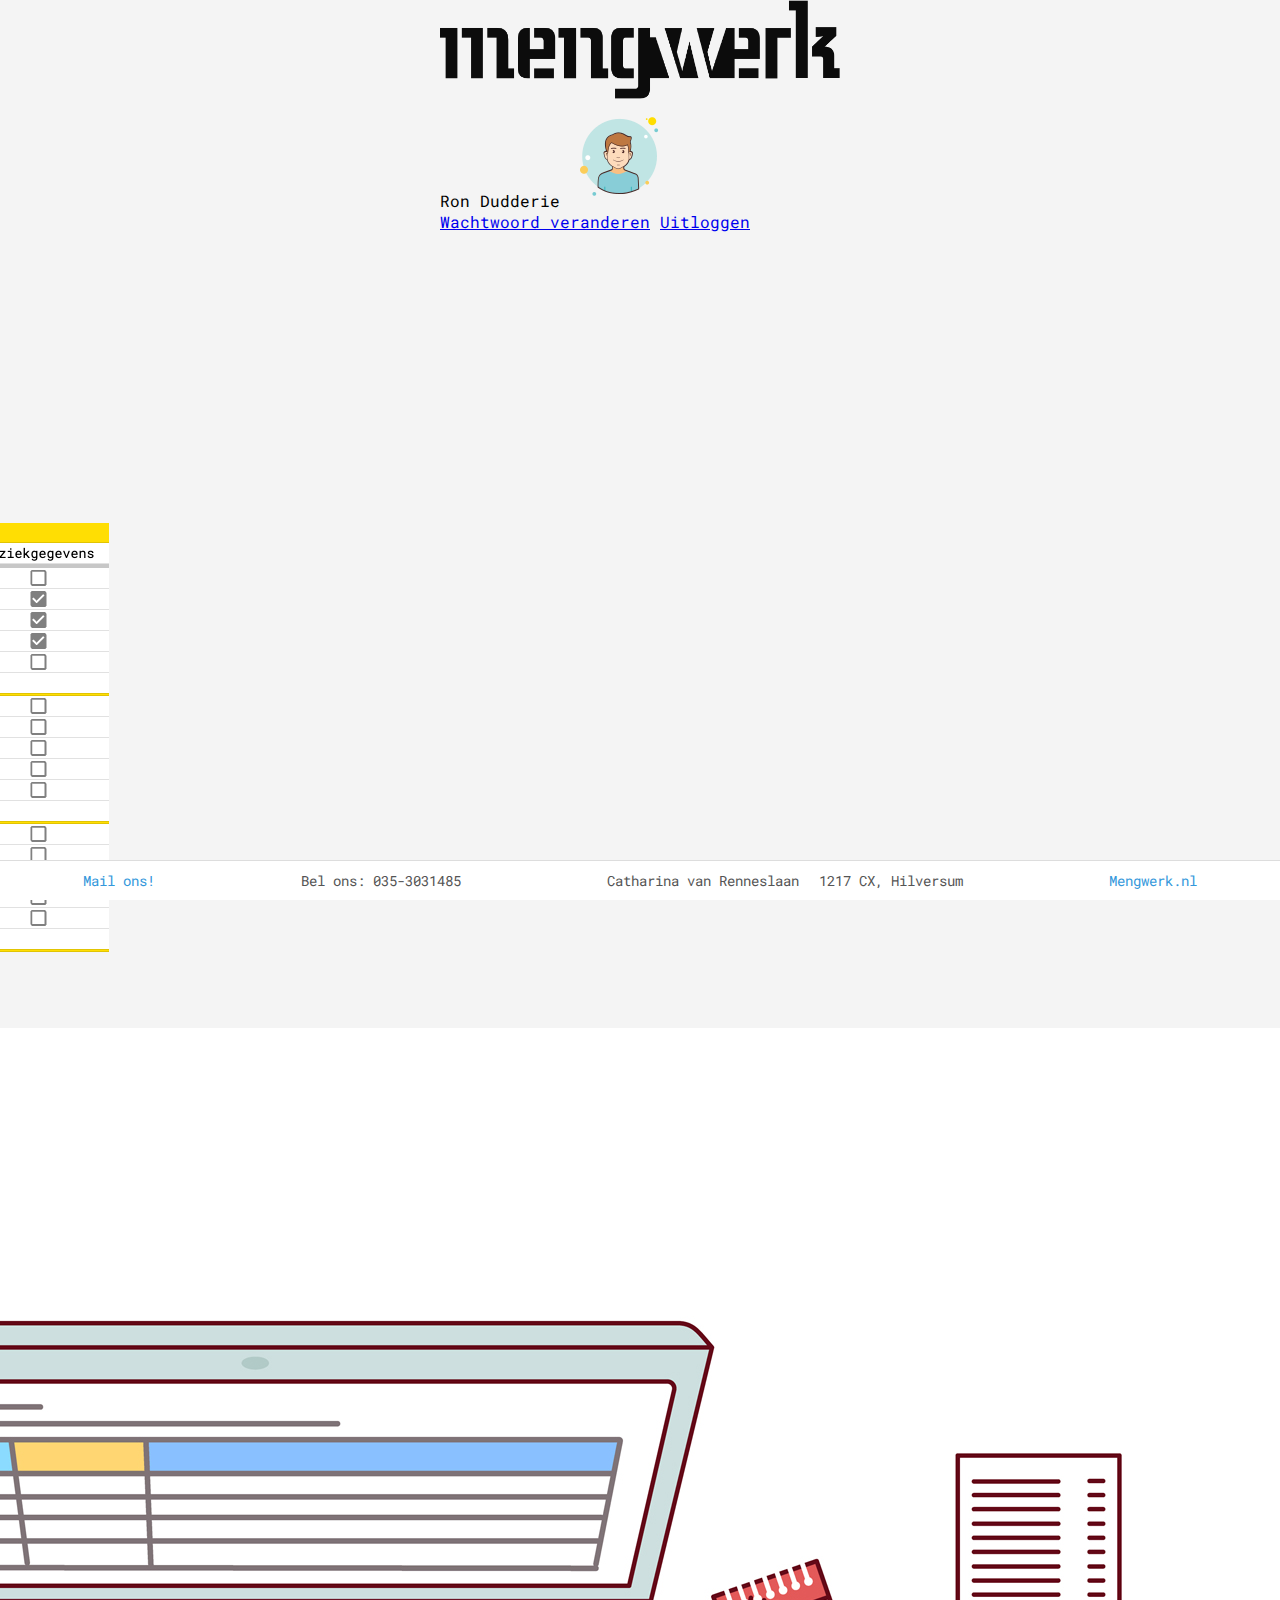
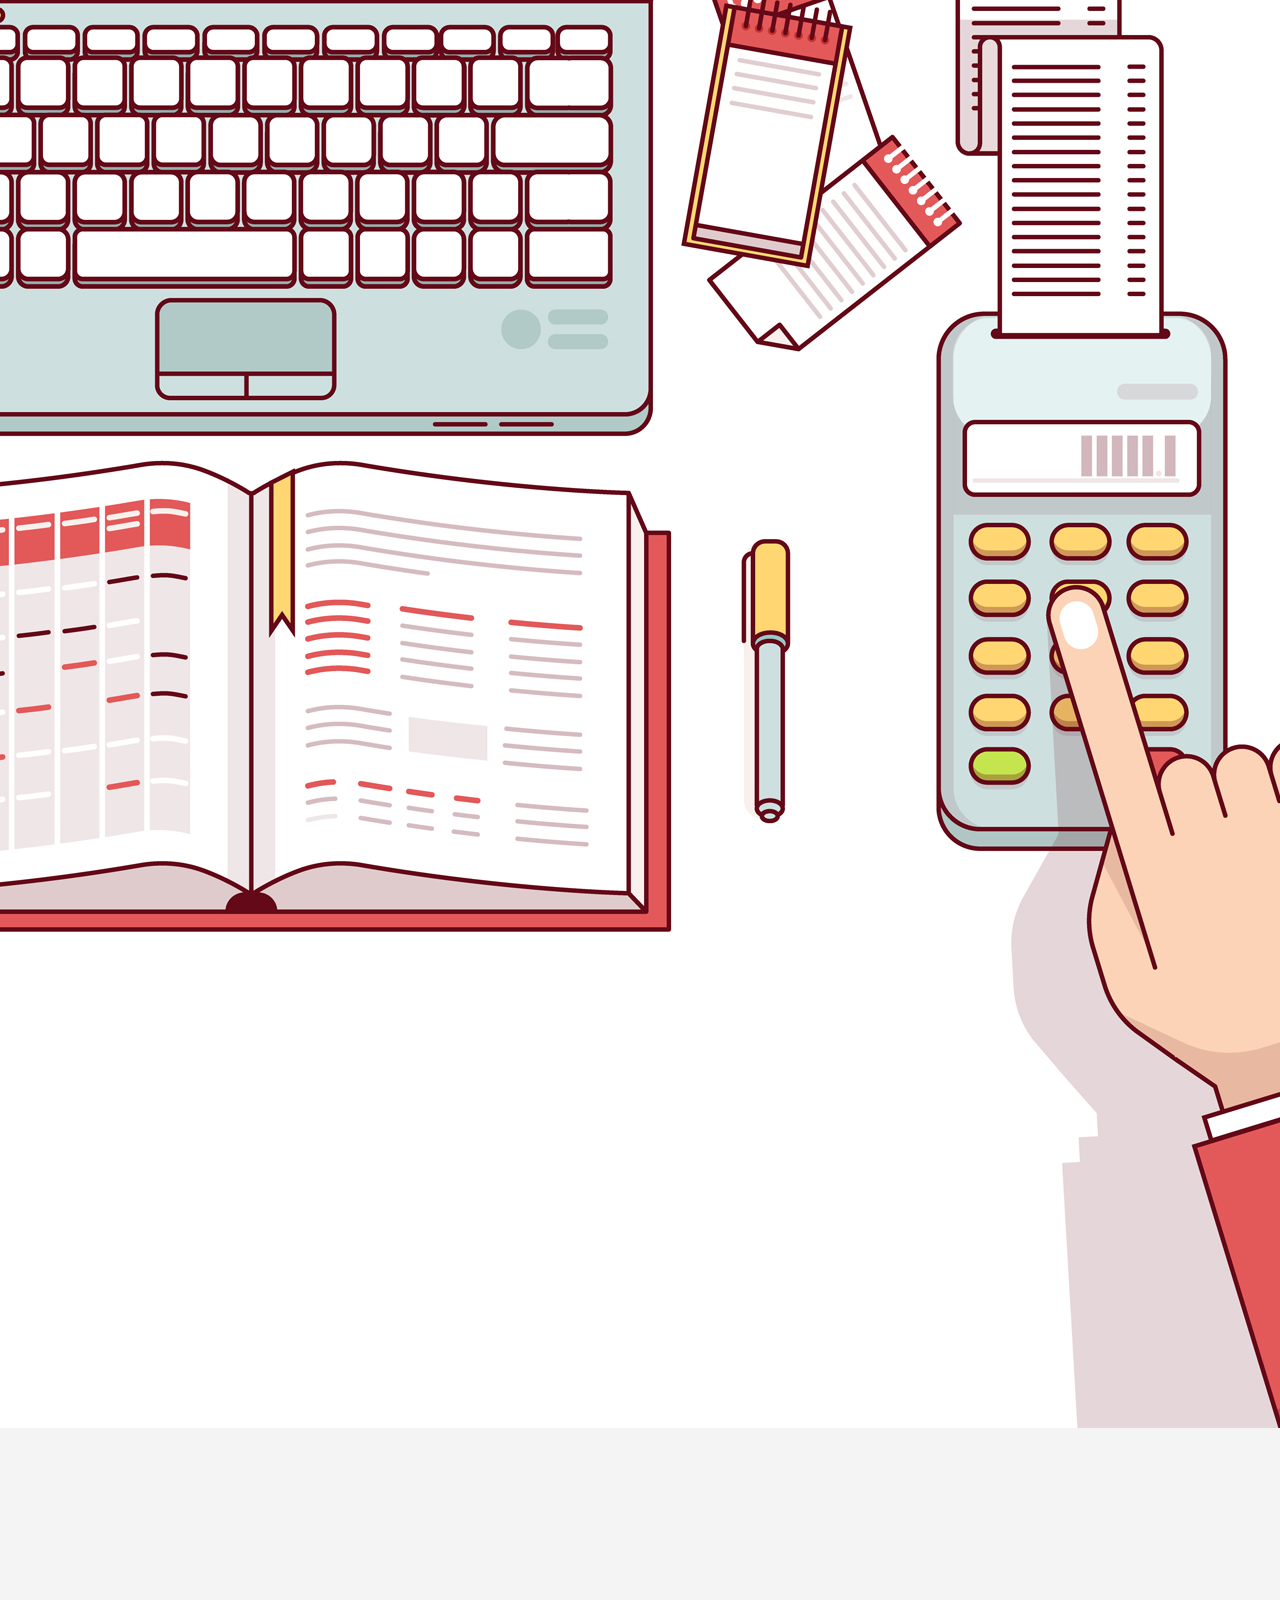
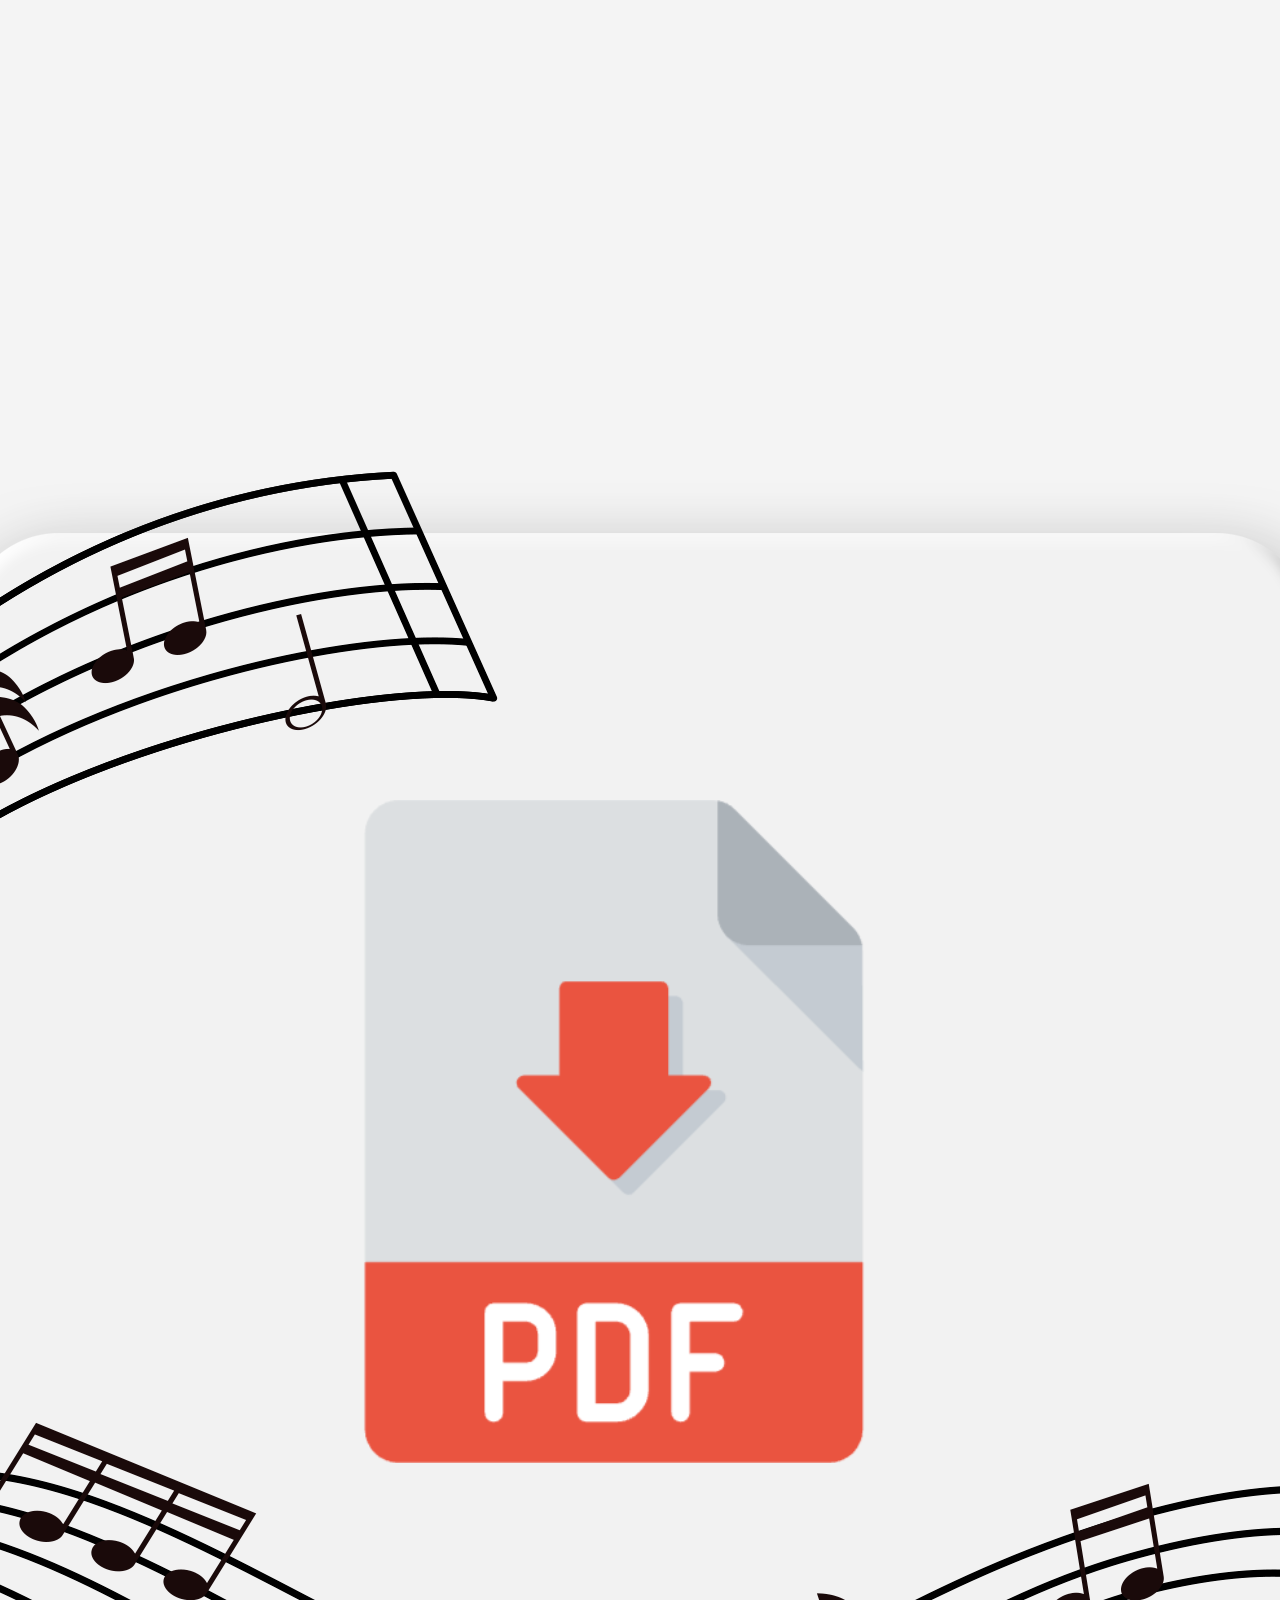
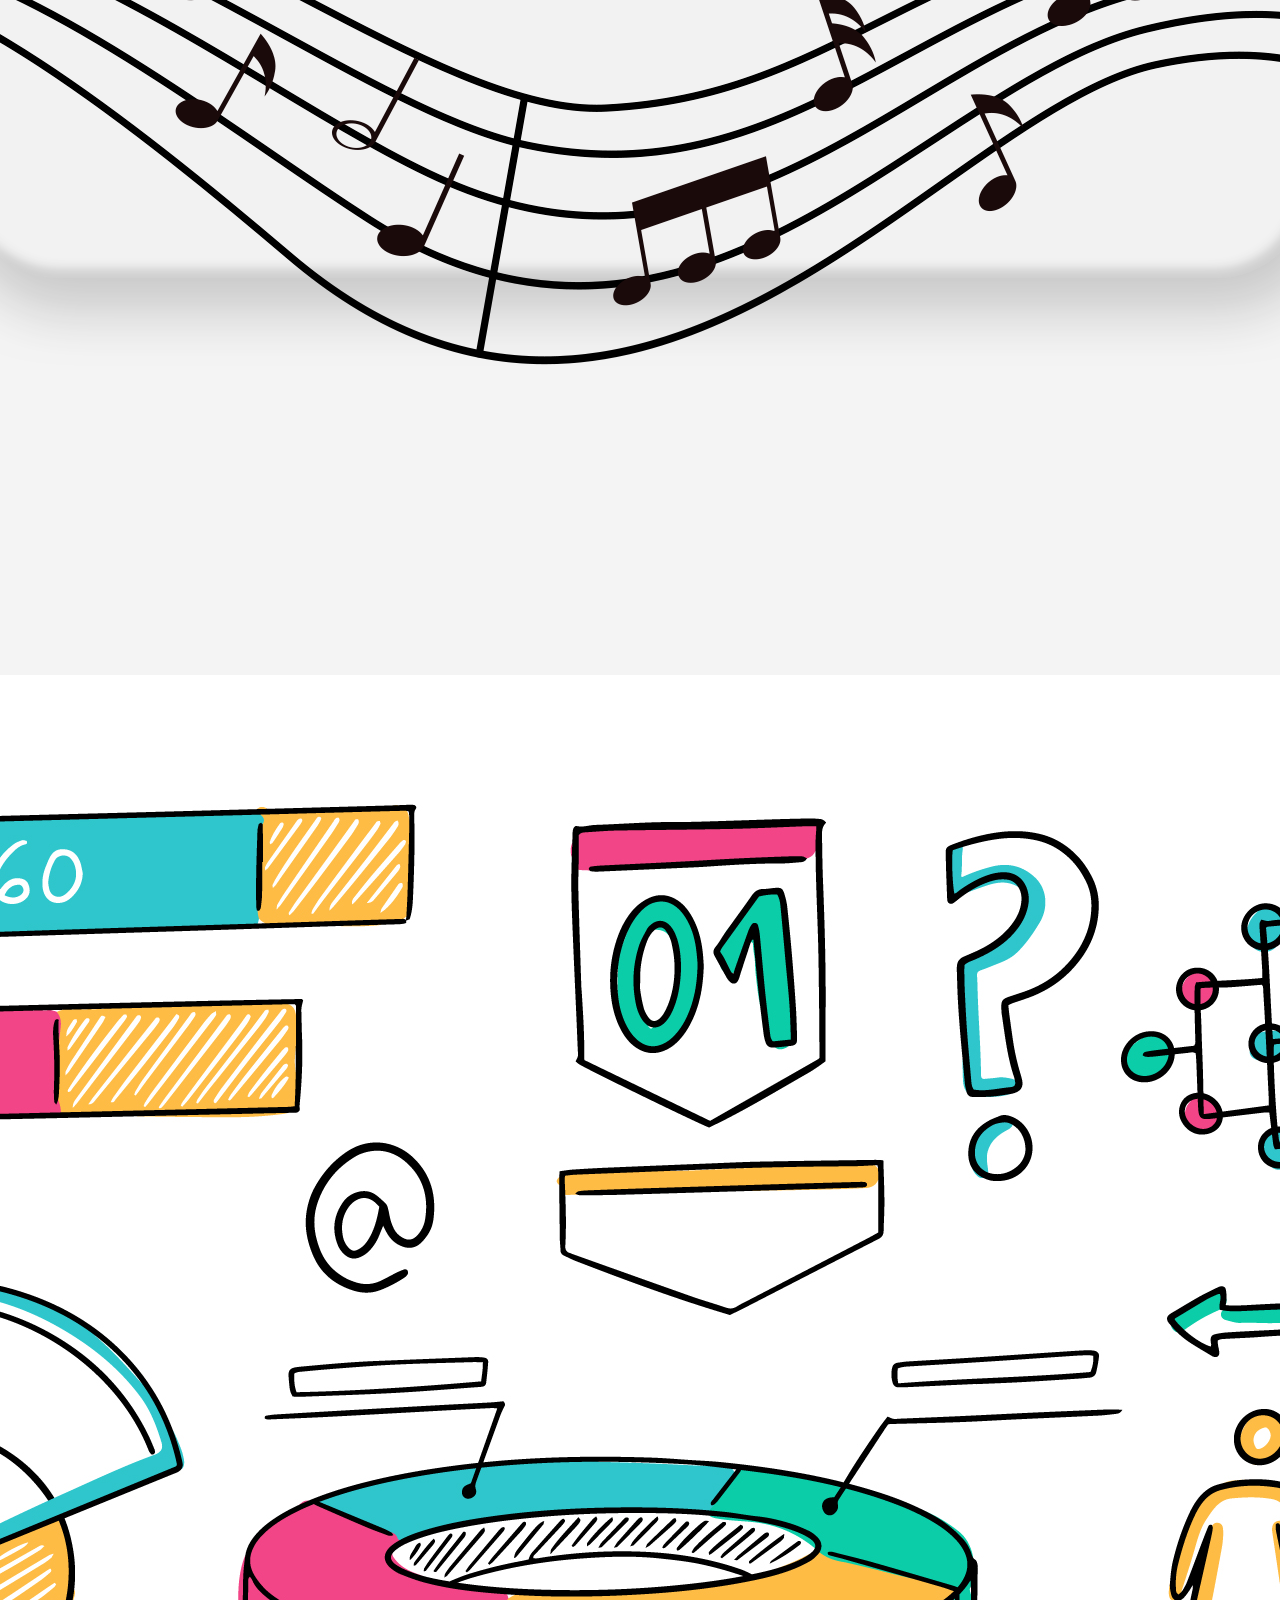
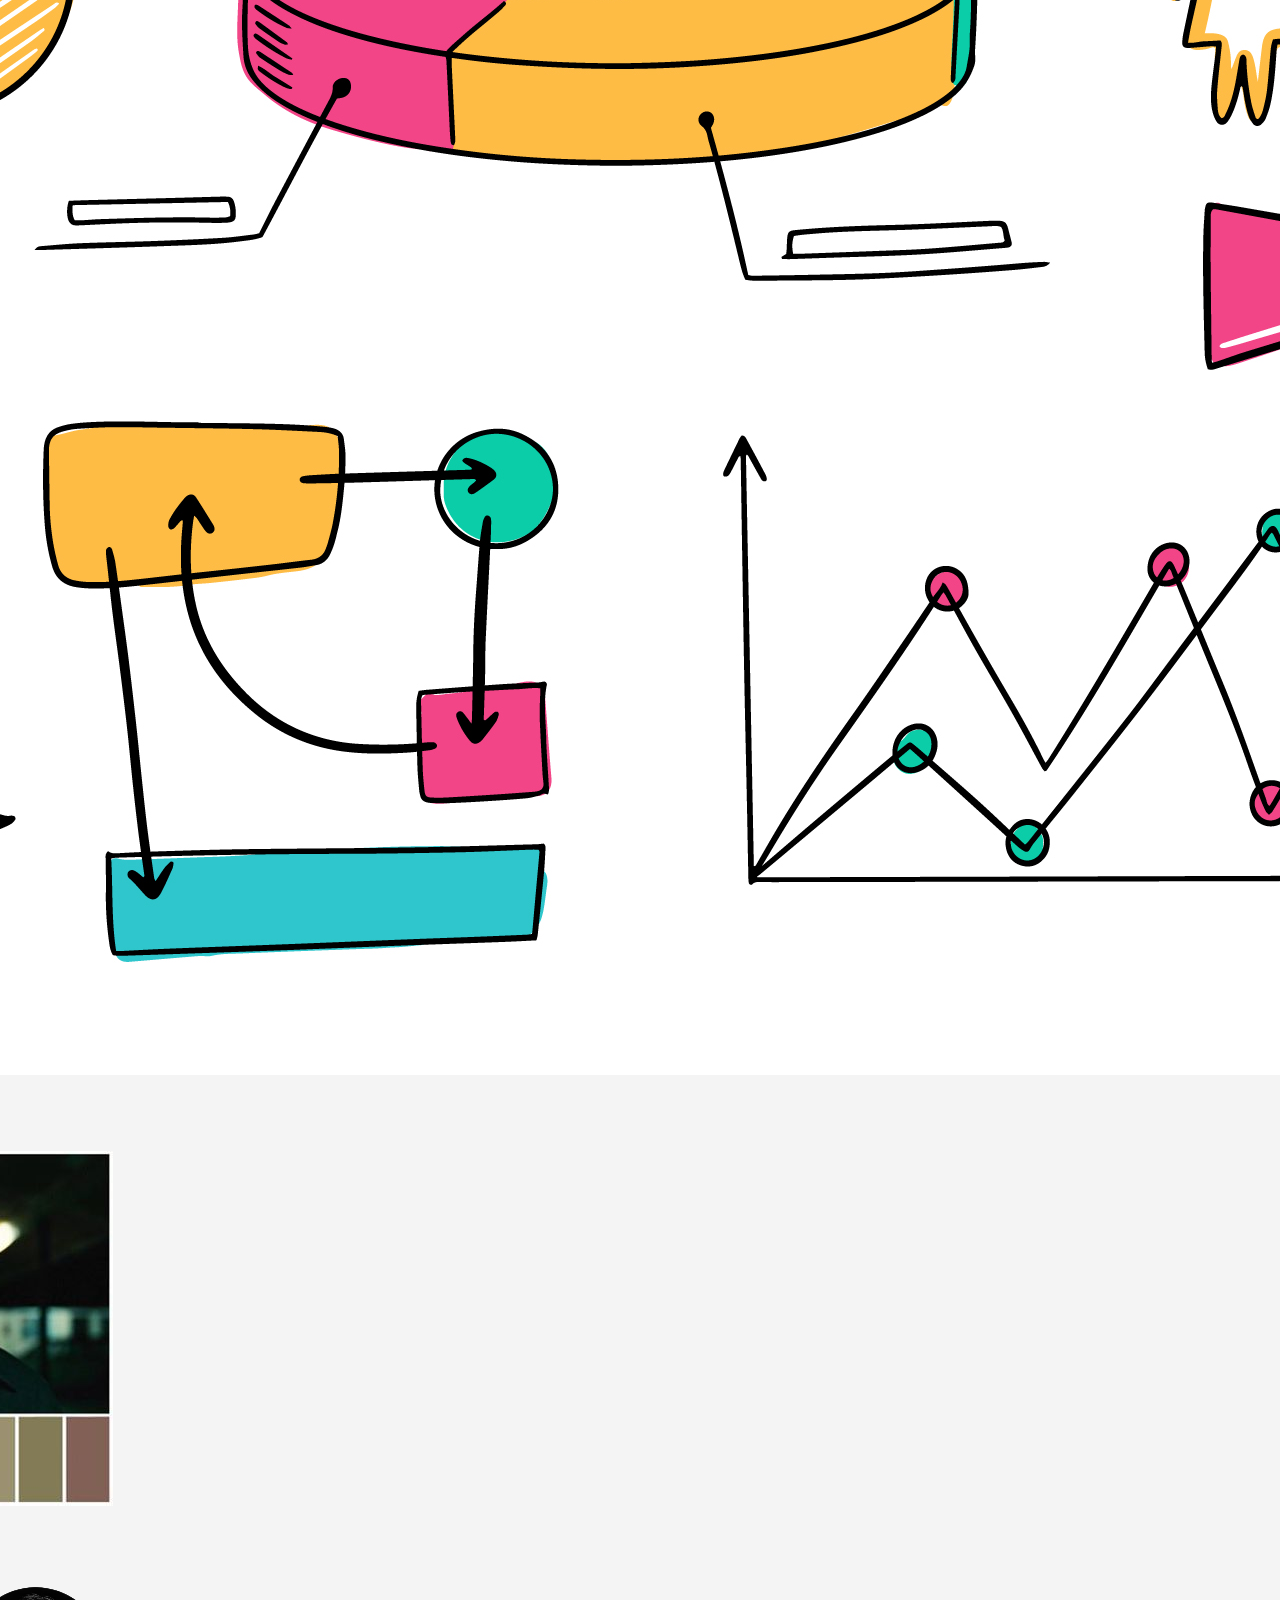
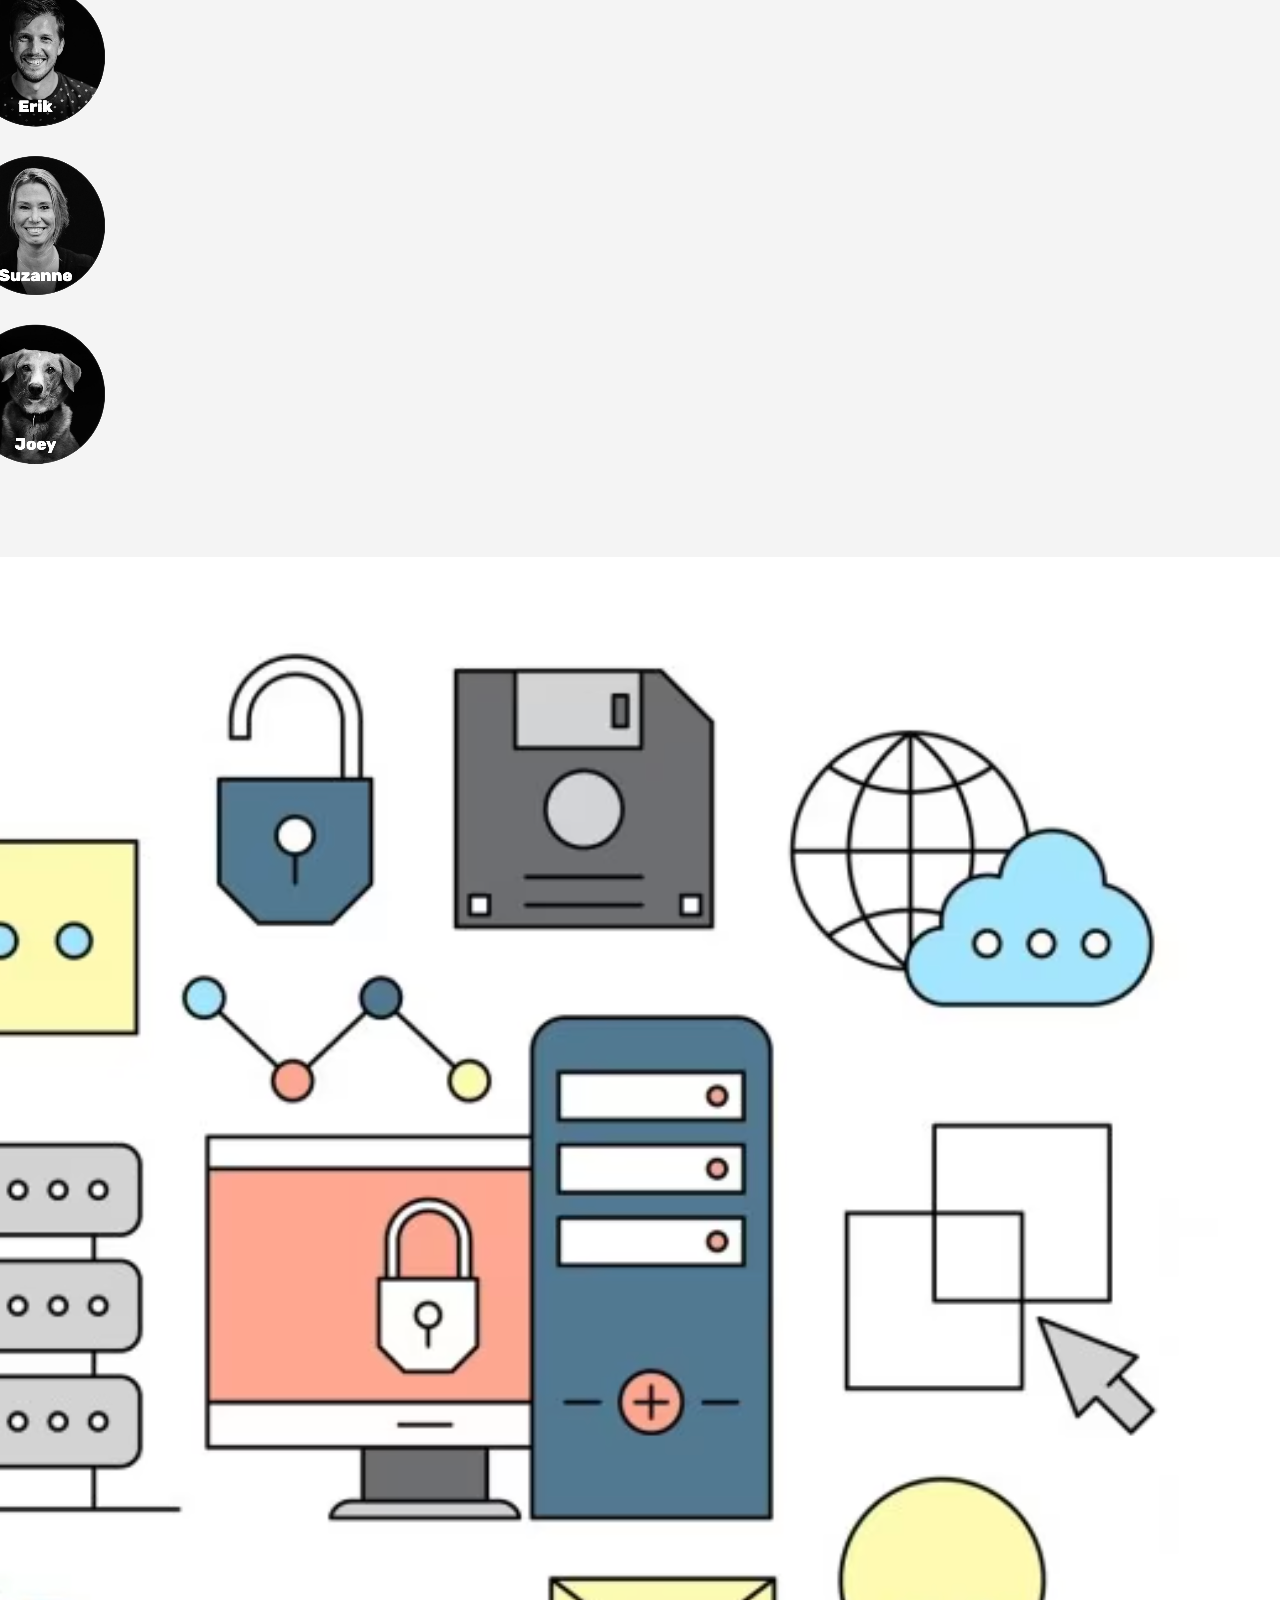
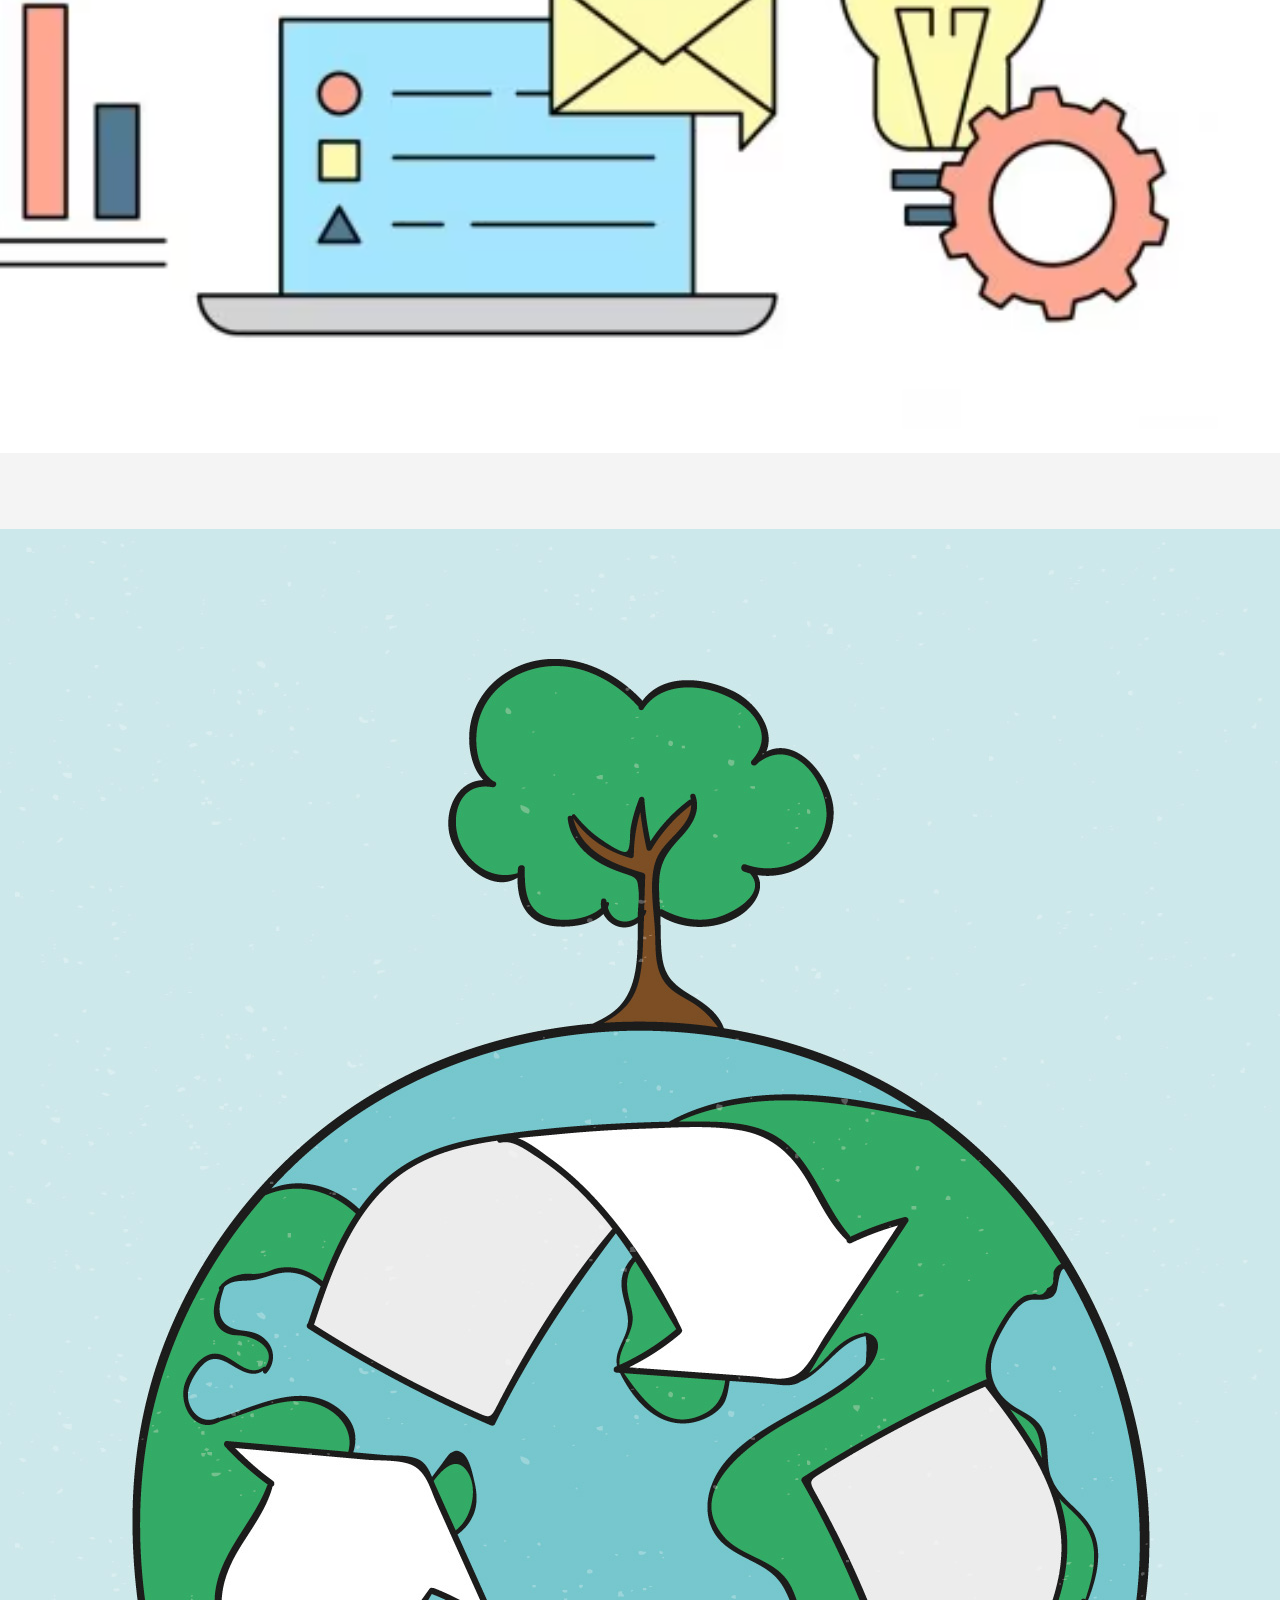
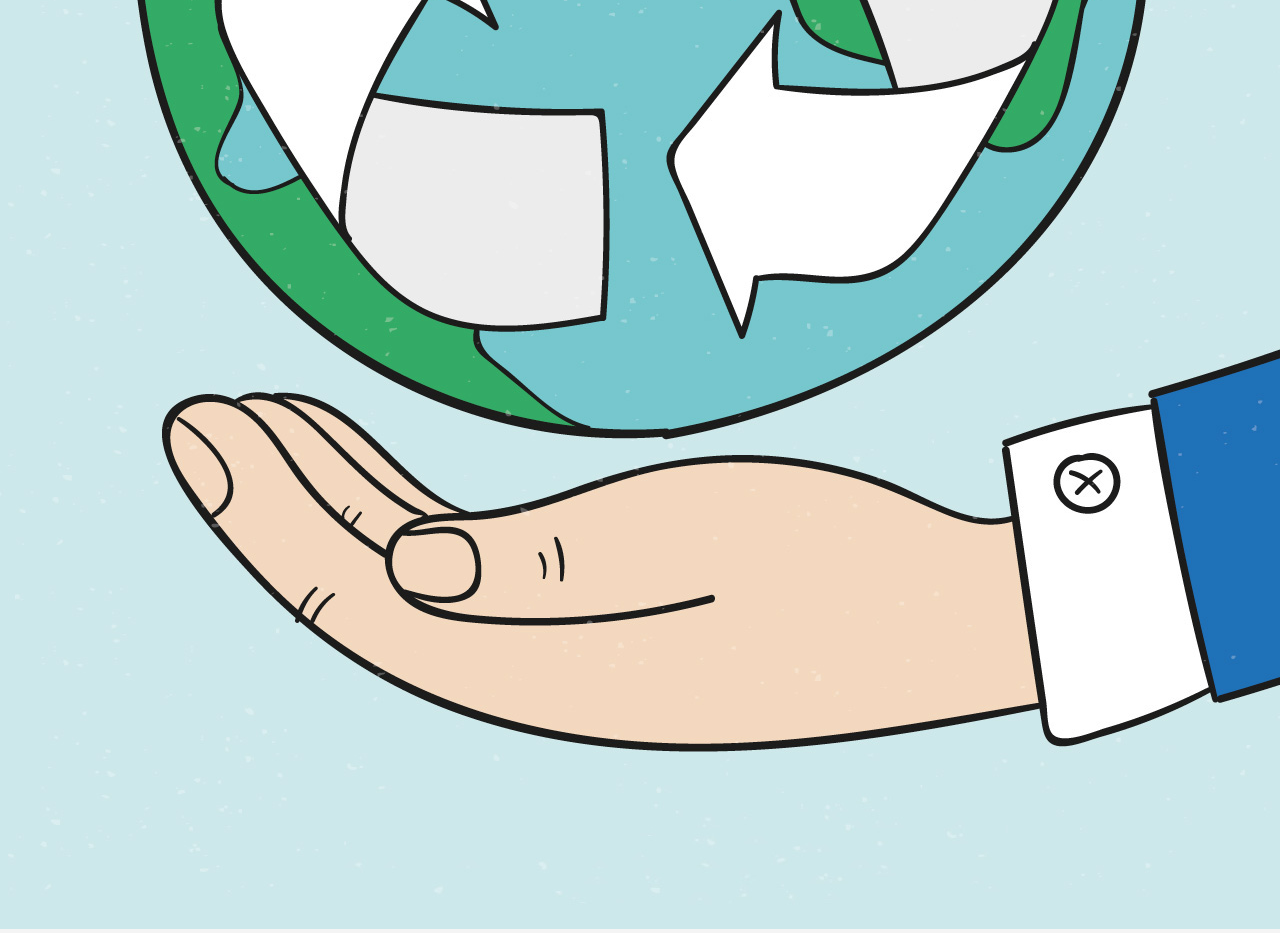
==== home.html @ e866feb7 "Uitbreiding" ====
<!DOCTYPE html>
<html lang="en">
<head>
    <meta charset="UTF-8">
    <meta name="viewport" content="width=device-width, initial-scale=1.0">
    <link href="https://fonts.googleapis.com/css2?family=Roboto+Mono&display=swap" rel="stylesheet">
    <link rel="stylesheet" href="css/stylesheet.css">
    <link rel="stylesheet" href="css/home.css" />
    <title>Mengwerk Service Hub - Dashboard</title>
</head>
<body>
    <header class="header">
        <img src="./images/Logo_Zwart.png" alt="Mengwerk Logo" class="logo">
        <div class="user-menu">
            <span class="username">Ron Dudderie</span> <!-- Add this line for the username -->
            <img src="./images/user100.png" alt="User Icon" class="user-icon">
            <div class="dropdown-menu">
                <a href="./password.html">Wachtwoord veranderen</a>
                <a href="./index.html">Uitloggen</a>
            </div>
        </div>
    </header>
   
    
    <div class="grid-container">
        <div class="grid-item">
            <h2>Planning</h2>
            <div>
                <h5>ma 13/1 09:00</h5>
                <h4><b>Aflevering 7</b></h4>
            </div>
            <div>
                <h5>di 14/1 09:00</h5>
                <h4><b>Aflevering 8</b></h4>
            </div>
        </div>
        <div class="grid-item">
            <h2>Status</h2>
            <img src="./images/status.png" alt="Image" class="grid-image">
        </div>
        <div class="grid-item">
            <h2>Financieel overzicht</h2>
            <img src="./images/invoices.jpg" alt="Image" class="grid-image">
        </div>
        <div class="grid-item contacten">
            <h2>Contacten</h2>
            <div>
                <h4 class="contactname">Piet R.O. Djoeser</h4>
                <p>prodjoeser@productie.nl</p>
                <p>06-12345678</p>
            </div>

            <div>
                <h4 class="contactname">Ron E. Gisseur</h4>
                <p>regisseur@productie.nl</p>
                <p>06-12345678</p>
            </div>
        </div>
        <div class="grid-item">
            <h2>Muziekgegevens</h2>
            <img src="./images/pdf.png" alt="Image" class="grid-image">
        </div>
        
        <div class="grid-item">
            <h2>Aanleverspecificaties</h2>
            <img src="./images/aanlever.jpg" alt="Image" class="grid-image">
        </div>
        <div class="grid-item">
            <h2>Moodboard</h2>
            <img src="./images/moodboard.jpeg" alt="Image" class="grid-image moodboard">
        </div>
        <div class="grid-item">
            <h2>Wie zijn wij</h2>
            <img src="./images/wiezijnwij.png" alt="Image" class="grid-image">
        </div>
        <div class="grid-item">
            <h2>Datagebruik</h2>
            <img src="./images/data.png" alt="Image" class="grid-image">
        </div>
        <div class="grid-item">
            <h2>Klimaat Voetafdruk</h2>
            <img src="./images/footprint.jpeg" alt="Image" class="grid-image">
        </div>
    </div>
    
    


    <footer class="footer">
        <a href="mailto:info@mengwerk.nl">Mail ons!</a>
        <p>Bel ons: 035-3031485</p>
        <div id="adres">
          <p>Catharina van Renneslaan</p>
          <p>1217 CX, Hilversum</p>
        </div>
        <a href="https://www.mengwerk.nl" target="_blank">Mengwerk.nl</a>
      </footer>

</body>
</html>
---- css/stylesheet.css ----
@media (max-width: 815px) {
    .footer {
        flex-direction: column; /* Stacks elements vertically */
        padding: 20px 10px;
        text-align: center;
    }

    .logo {
        width: 200px; /* Increases the size of the logo */
        /* margin-bottom: 20px; */
    }

    #adres {
        flex-direction: column !important; /* Stacks elements vertically */
    }
}


body {
    background-color: #f4f4f4;
    margin: 0;
    padding: 0;
    display: flex;
    flex-direction: column;
    align-items: center;
    justify-content: center;
    min-height: 100vh;
}

body, button, input {
    font-family: 'Roboto Mono', monospace; /* Apply Roboto Mono */
}

#subtitel{
    padding-left: 150px;
    margin-top: -10px;
}

#adres{
    display: flex;
    flex-direction: row;
    text-align: center;
}

.logo-container {
    text-align: center;
    /* margin-bottom: 50px; Adjusts the position relative to the login container */
}

.login-container {
    width: 300px;
    padding: 20px;
    /* background-color: #fff; */
    text-align: center;
    border-radius: 20px;
    box-sizing: border-box;
}

.logo {
    width: 400px; /* Increases the size of the logo */
    /* margin-bottom: 20px; */
}

.login-form input,
.login-button,
.forgot-password-button {
    width: 100%;
    padding: 10px;
    margin: 10px 0;
    border: 0px solid #ddd;
    outline: none;
    border-radius: 10px;
    box-sizing: border-box;
}

.login-button, .forgot-password-button {
    border: none;
    background-color: #ffdd00;
    /* color: white; */
    cursor: pointer;
    transition: background-color 0.3s;
}

.forgot-password-button {
    background-color: transparent;
    margin-top: 10px;
    border: solid 1px;
    border-color: lightgray;
}

.login-button:hover{
    background-color: green;
    color: white;
}

.forgot-password-button:hover {
    background-color: #db8e86;
}

.footer {
    position: fixed; /* Fixes the footer to the bottom of the page */
    bottom: 0;
    left: 0;
    right: 0;
    display: flex; /* Aligns content horizontally */
    justify-content: space-around; /* Distributes content evenly */
    align-items: center;
    padding: 10px;
    background-color: #fff;
    border-top: 1px solid #ddd;
}

.footer a, .footer p {
    margin: 0 10px; /* Adds spacing between items */
    color: #3498db;
    text-decoration: none;
    transition: color 0.3s;
    font-size: 14px;

}

.footer a:hover {
    color: #2980b9;
}

.footer p {
    color: #555; /* Adjusts color for non-link text */
}
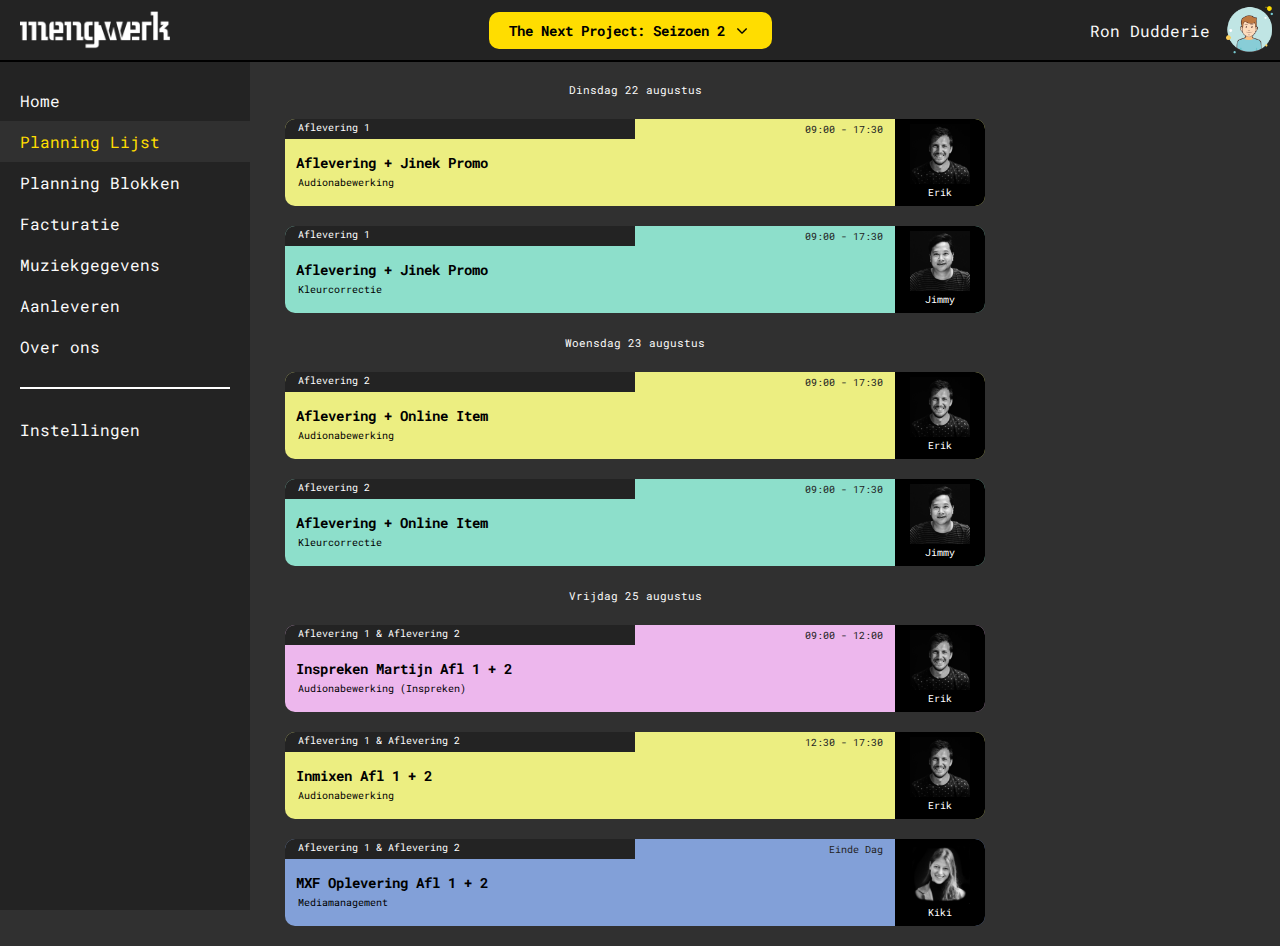
==== commit ba8556d2: "Planning View Update" ====
--- a/home.html
+++ b/home.html
@@ -1,100 +1,320 @@
 <!DOCTYPE html>
 <html lang="en">
-<head>
-    <meta charset="UTF-8">
-    <meta name="viewport" content="width=device-width, initial-scale=1.0">
-    <link href="https://fonts.googleapis.com/css2?family=Roboto+Mono&display=swap" rel="stylesheet">
-    <link rel="stylesheet" href="css/stylesheet.css">
+  <head>
+    <meta charset="UTF-8" />
+    <meta name="viewport" content="width=device-width, initial-scale=1.0" />
+    <link
+      href="https://fonts.googleapis.com/css2?family=Roboto+Mono&display=swap"
+      rel="stylesheet"
+    />
+    <link rel="stylesheet" href="css/stylesheet.css" />
     <link rel="stylesheet" href="css/home.css" />
     <title>Mengwerk Service Hub - Dashboard</title>
-</head>
-<body>
-    <header class="header">
-        <img src="./images/Logo_Zwart.png" alt="Mengwerk Logo" class="logo">
-        <div class="user-menu">
-            <span class="username">Ron Dudderie</span> <!-- Add this line for the username -->
-            <img src="./images/user100.png" alt="User Icon" class="user-icon">
-            <div class="dropdown-menu">
-                <a href="./password.html">Wachtwoord veranderen</a>
-                <a href="./index.html">Uitloggen</a>
+  </head>
+
+  <body>
+    
+
+
+    <div class="content-section" id="home">
+      <!-- Grid -->
+      <div class="grid-container">
+        <div class="grid-item">
+          <h2>Planning</h2>
+          <div>
+            <h5>ma 13/1 09:00</h5>
+            <h4><b>Aflevering 7</b></h4>
+          </div>
+          <div>
+            <h5>di 14/1 09:00</h5>
+            <h4><b>Aflevering 8</b></h4>
+          </div>
+        </div>
+
+        <div class="grid-item">
+          <h2>Financiën</h2>
+          <img src="./images/invoices.jpg" alt="Image" class="grid-image" />
+        </div>
+        <div class="grid-item contacten">
+          <h2>Contacten</h2>
+          <div>
+            <h4 class="contactname">Piet R.O. Djoeser</h4>
+            <p>prodjoeser@productie.nl</p>
+            <p>06-12345678</p>
+          </div>
+
+          <div>
+            <h4 class="contactname">Ron E. Gisseur</h4>
+            <p>regisseur@productie.nl</p>
+            <p>06-12345678</p>
+          </div>
+        </div>
+
+        <div class="grid-item">
+          <h2>Muziekgegevens</h2>
+          <img src="./images/pdf.png" alt="Image" class="grid-image" />
+        </div>
+        <div class="grid-item status">
+          <h2>Status</h2>
+          <img src="./images/status2.png" alt="Image" class="grid-image" />
+        </div>
+        <div class="grid-item">
+          <h2>Aanlevering</h2>
+          <img src="./images/aanlever.jpg" alt="Image" class="grid-image" />
+        </div>
+        <div class="grid-item">
+          <h2>Moodboard</h2>
+          <img
+            src="./images/moodboard.png"
+            alt="Image"
+            class="grid-image moodboard"
+          />
+        </div>
+        <div class="grid-item">
+          <h2>Wie zijn wij</h2>
+          <img src="./images/wiezijnwij.png" alt="Image" class="grid-image" />
+        </div>
+        <div class="grid-item">
+          <h2>Datagebruik</h2>
+          <img src="./images/data2.jpeg" alt="Image" class="grid-image" />
+        </div>
+        <div class="grid-item">
+          <h2>Klimaat Voetafdruk</h2>
+          <img src="./images/footprint.jpeg" alt="Image" class="grid-image" />
+        </div>
+      </div>
+    </div>
+
+    <!-- Planning -->
+    <div class="content-section" id="planningList">
+      <div class="planblokcontainer">
+        <p class="planblokdatum">Dinsdag 22 augustus</p>
+
+        <div class="planblokje audio">
+          <div class="subProjectLabel">
+            <p>Aflevering 1</p>
+          </div>
+          <div class="timeLabel">
+            <p>09:00 - 17:30</p>
+          </div>
+          <div class="klusdata">
+            <h5>Aflevering + Jinek Promo</h5>
+            <p>Audionabewerking</p>
+          </div>
+          <div class="planblokjeLabel">
+            <img src="./images/Erik_2021.jpg" alt="" />
+            <p>Erik</p>
+          </div>
+        </div>
+
+        <div class="planblokje kleur">
+          <div class="subProjectLabel">
+            <p>Aflevering 1</p>
+          </div>
+          <div class="timeLabel">
+            <p>09:00 - 17:30</p>
+          </div>
+          <div class="klusdata">
+            <h5>Aflevering + Jinek Promo</h5>
+            <p>Kleurcorrectie</p>
+          </div>
+          <div class="planblokjeLabel">
+            <img src="./images/Jimmy_2021.jpg" alt="" />
+            <p>Jimmy</p>
+          </div>
+        </div>
+
+        <!-- <div class="planblokLijn"></div> -->
+        <p class="planblokdatum">Woensdag 23 augustus</p>
+
+        <div class="planblokje audio">
+          <div class="subProjectLabel">
+            <p>Aflevering 2</p>
+          </div>
+          <div class="timeLabel">
+            <p>09:00 - 17:30</p>
+          </div>
+          <div class="klusdata">
+            <h5>Aflevering + Online Item</h5>
+            <p>Audionabewerking</p>
+          </div>
+          <div class="planblokjeLabel">
+            <img src="./images/Erik_2021.jpg" alt="" />
+            <p>Erik</p>
+          </div>
+        </div>
+
+        <div class="planblokje kleur">
+          <div class="subProjectLabel">
+            <p>Aflevering 2</p>
+          </div>
+          <div class="timeLabel">
+            <p>09:00 - 17:30</p>
+          </div>
+          <div class="klusdata">
+            <h5>Aflevering + Online Item</h5>
+            <p>Kleurcorrectie</p>
+          </div>
+          <div class="planblokjeLabel">
+            <img src="./images/Jimmy_2021.jpg" alt="" />
+            <p>Jimmy</p>
+          </div>
+        </div>
+
+        <!-- <div class="planblokLijn"></div> -->
+        <p class="planblokdatum">Vrijdag 25 augustus</p>
+
+        <div class="planblokje inspreken">
+          <div class="subProjectLabel">
+            <p>Aflevering 1 & Aflevering 2</p>
+          </div>
+          <div class="timeLabel">
+            <p>09:00 - 12:00</p>
+          </div>
+          <div class="klusdata">
+            <h5>Inspreken Martijn Afl 1 + 2</h5>
+            <p>Audionabewerking (Inspreken)</p>
+          </div>
+          <div class="planblokjeLabel">
+            <img src="./images/Erik_2021.jpg" alt="" />
+            <p>Erik</p>
+          </div>
+        </div>
+
+        <div class="planblokje audio">
+          <div class="subProjectLabel">
+            <p>Aflevering 1 & Aflevering 2</p>
+          </div>
+          <div class="timeLabel">
+            <p>12:30 - 17:30</p>
+          </div>
+          <div class="klusdata">
+            <h5>Inmixen Afl 1 + 2</h5>
+            <p>Audionabewerking</p>
+          </div>
+          <div class="planblokjeLabel">
+            <img src="./images/Erik_2021.jpg" alt="" />
+            <p>Erik</p>
+          </div>
+        </div>
+
+        <div class="planblokje media">
+          <div class="subProjectLabel">
+            <p>Aflevering 1 & Aflevering 2</p>
+          </div>
+          <div class="timeLabel">
+            <p>Einde Dag</p>
+          </div>
+          <div class="klusdata">
+            <h5>MXF Oplevering Afl 1 + 2</h5>
+            <p>Mediamanagement</p>
+          </div>
+          <div class="planblokjeLabel">
+            <img src="./images/Kiki_2021.png" alt="" />
+            <p>Kiki</p>
+          </div>
+
+
+        </div>
+        <!-- <div class="planblokLijn"></div> -->
+
+      </div>
+    </div>
+
+    <div class="content-section" id="facturatie">
+      Facturatie content here...
+    </div>
+    <!-- Add more sections as needed -->
+
+    <div class="header">
+      <div id="logos">
+        <!-- <img id="talpalogo" src="./images/talpa.jpeg" alt="" /> -->
+        <img src="./images/Logo_Wit.png" alt="Mengwerk Logo" class="logo" />
+      </div>
+      <div class="filters">
+        <div class="project-menu">
+          <h5 id="projectheader">The Next Project: Seizoen 2</h5>
+          <div class="project-arrow">
+            <!-- Arrow container -->
+            <img
+              id="arrowdown"
+              src="./images/arrowdown.png"
+              alt="User Icon"
+              class="user-icon"
+            />
+            <div class="project-dropdown-menu">
+              <!-- Dropdown content -->
+              <a href="#project1">☑️ Alle Projecten</a>
+              <a href="#project1">🔘 The Next Project: Seizoen 2</a>
+              <a href="#project2">🔘 Project Kids: Seizoen 1</a>
+              <a href="#project3">🔘 Love and Projects: Seizoen 4</a>
             </div>
-        </div>
-    </header>
-   
-    
-    <div class="grid-container">
-        <div class="grid-item">
-            <h2>Planning</h2>
-            <div>
-                <h5>ma 13/1 09:00</h5>
-                <h4><b>Aflevering 7</b></h4>
-            </div>
-            <div>
-                <h5>di 14/1 09:00</h5>
-                <h4><b>Aflevering 8</b></h4>
-            </div>
-        </div>
-        <div class="grid-item">
-            <h2>Status</h2>
-            <img src="./images/status.png" alt="Image" class="grid-image">
-        </div>
-        <div class="grid-item">
-            <h2>Financieel overzicht</h2>
-            <img src="./images/invoices.jpg" alt="Image" class="grid-image">
-        </div>
-        <div class="grid-item contacten">
-            <h2>Contacten</h2>
-            <div>
-                <h4 class="contactname">Piet R.O. Djoeser</h4>
-                <p>prodjoeser@productie.nl</p>
-                <p>06-12345678</p>
-            </div>
-
-            <div>
-                <h4 class="contactname">Ron E. Gisseur</h4>
-                <p>regisseur@productie.nl</p>
-                <p>06-12345678</p>
-            </div>
-        </div>
-        <div class="grid-item">
-            <h2>Muziekgegevens</h2>
-            <img src="./images/pdf.png" alt="Image" class="grid-image">
-        </div>
-        
-        <div class="grid-item">
-            <h2>Aanleverspecificaties</h2>
-            <img src="./images/aanlever.jpg" alt="Image" class="grid-image">
-        </div>
-        <div class="grid-item">
-            <h2>Moodboard</h2>
-            <img src="./images/moodboard.jpeg" alt="Image" class="grid-image moodboard">
-        </div>
-        <div class="grid-item">
-            <h2>Wie zijn wij</h2>
-            <img src="./images/wiezijnwij.png" alt="Image" class="grid-image">
-        </div>
-        <div class="grid-item">
-            <h2>Datagebruik</h2>
-            <img src="./images/data.png" alt="Image" class="grid-image">
-        </div>
-        <div class="grid-item">
-            <h2>Klimaat Voetafdruk</h2>
-            <img src="./images/footprint.jpeg" alt="Image" class="grid-image">
-        </div>
+          </div>
+        </div>
+        <!-- <p class="filtersTitle">Filters:</p>
+        <div class="tag">☑️ 🎵 Audionabewerking</div>
+        <div class="tag">☑️ 🎤 Inspreken</div>
+        <div class="tag">☑️ 🌈 Kleurcorrectie</div>
+        <div class="tag" id="MXF">🔘 💾 MXF Delivery</div>
+        <p class="filtersTitle">⨂</p> -->
+      </div>
+
+      <div class="user-menu">
+        <span class="username">Ron Dudderie</span>
+        <img src="./images/user100.png" alt="User Icon" class="user-icon" />
+        <div class="dropdown-menu">
+          <a href="./password.html">Wachtwoord veranderen</a>
+          <a href="./index.html">Uitloggen</a>
+        </div>
+      </div>
     </div>
-    
-    
-
-
-    <footer class="footer">
-        <a href="mailto:info@mengwerk.nl">Mail ons!</a>
-        <p>Bel ons: 035-3031485</p>
-        <div id="adres">
-          <p>Catharina van Renneslaan</p>
-          <p>1217 CX, Hilversum</p>
-        </div>
-        <a href="https://www.mengwerk.nl" target="_blank">Mengwerk.nl</a>
-      </footer>
-
-</body>
-</html>+
+    <aside class="sidebar">
+      <nav>
+        <a href="#" data-target="home">Home</a>
+        <a href="#" data-target="planningList" class="active-link">Planning Lijst</a>
+        <a href="#" data-target="planningBlocks" class="">Planning Blokken</a>
+        <a href="#" data-target="facturatie">Facturatie</a>
+        <!-- More links as needed -->
+
+        <a href="#algemeen">Muziekgegevens</a>
+        <a href="#algemeen">Aanleveren</a>
+        <a href="#algemeen">Over ons</a>
+        <hr />
+        <a href="#algemeen">Instellingen</a>
+      </nav>
+    </aside>
+
+    <script>
+      document.getElementById("planningList").classList.add("active-content");
+
+      document.querySelectorAll(".sidebar nav a").forEach((link) => {
+        link.addEventListener("click", function (event) {
+          event.preventDefault(); // Prevent default navigation
+
+          // Remove the 'active-link' class from all other links
+          document.querySelectorAll(".sidebar nav a").forEach((otherLink) => {
+            if (otherLink !== this) otherLink.classList.remove("active-link");
+          });
+
+          // Remove the 'active-content' class from all content sections
+          document.querySelectorAll(".content-section").forEach((section) => {
+            section.classList.remove("active-content");
+          });
+
+          // Add the 'active-link' class for the clicked link
+          this.classList.add("active-link");
+
+          // Get the target content section ID from 'data-target' attribute
+          var targetId = this.getAttribute("data-target");
+
+          // Find the corresponding content section and add 'active-content' class
+          var targetSection = document.getElementById(targetId);
+          if (targetSection) {
+            targetSection.classList.add("active-content");
+          }
+        });
+      });
+    </script>
+  </body>
+</html>
--- a/css/stylesheet.css
+++ b/css/stylesheet.css
@@ -116,7 +116,6 @@
     text-decoration: none;
     transition: color 0.3s;
     font-size: 14px;
-
 }
 
 .footer a:hover {
--- a/css/home.css
+++ b/css/home.css
@@ -0,0 +1,414 @@
+/* Base Styles */
+body {
+  background-color: #303030;
+}
+
+h2 {
+  margin-bottom: 50px;
+}
+
+h5 {
+  margin: 0;
+  font-size: 14px;
+  font-weight: 900;
+  margin: 2px 0px;
+}
+
+hr {
+  background-color: white;
+  border: none;
+  height: 2px;
+  margin: 20px;
+}
+
+p {
+  margin: 2px;
+  font-size: 10px;
+}
+
+/* Layout Styles */
+.header {
+  align-items: center;
+  background-color: #232323;
+  /* background-color: red; */
+  display: flex;
+  justify-content: center;
+  position: fixed;
+  top: 0;
+  height: 60px;
+  width: 100%;
+  border-bottom: solid 2px;
+  z-index: 10;
+}
+
+.sidebar {
+  background-color: #232323;
+  left: 0;
+  overflow: auto;
+  padding-top: 80px;
+  position: fixed;
+  top: 0px;
+  width: 250px;
+  height: calc(100% - 70px);
+  /* z-index: 1; */
+  /* border-color: black; */
+  /* text-align: left; */
+}
+
+/* Class Selectors */
+.content-section {
+  display: none;
+}
+
+.contacten p {
+  font-size: 11px;
+}
+
+.dropdown-menu {
+  background-color: #fff;
+  border-radius: 5px;
+  box-shadow: 0 2px 4px rgba(0, 0, 0, 0.1);
+  display: none;
+  position: absolute;
+  right: 0;
+  top: 100%;
+}
+
+.dropdown-menu a {
+  color: #555;
+  display: block;
+  padding: 10px 15px;
+  text-decoration: none;
+}
+
+.filters {
+  align-items: center;
+  border-radius: 50px;
+  display: flex;
+  height: 25px;
+  padding: 1px 10px;
+  position: relative;
+}
+
+.filtersTitle {
+  color: white;
+  margin-left: 10px;
+}
+
+.grid-container {
+  display: grid;
+  gap: 20px;
+  grid-template-columns: repeat(4, 1fr);
+  align-items: center;
+  justify-content: center;
+  padding: 40px;
+  margin: 0;
+  /* width: calc(100vw - 250px); */
+  /* padding-bottom: 80px; */
+  /* padding-top: 0px; */
+}
+
+.grid-image {
+  border-radius: 30px;
+  height: 150px;
+  width: 150px;
+}
+
+.grid-item {
+  background-color: #fafafa;
+  border-radius: 50px;
+  height: 300px;
+  /* width: 250px; */
+  text-align: center;
+  transition: transform 0.2s ease;
+  width: 100%;
+}
+
+.logo {
+  width: 150px;
+}
+
+.moodboard {
+  object-fit: cover;
+}
+
+.planblokcontainer {
+  display: flex;
+  justify-content: left;
+  align-items: left;
+  padding: 20px;
+  flex-direction: column;
+  gap: 20px;
+  background-color: #303030;
+  width: 700px;
+  height: 100vh;
+}
+
+.planblokje {
+  display: grid;
+  grid-template-rows: 20px auto;
+  grid-template-columns: 350px auto 90px;
+  width: 700px;
+  border-radius: 10px;
+  /* background-color: blue; */
+}
+
+.klusdata {
+  /* background-color: yellow; */
+  grid-column: 1;
+  grid-row: 2;
+  margin-left: 11px;
+  margin-bottom: 4px;
+  display: flex;
+  flex-direction: column;
+  justify-content: center;
+  align-items: left;
+}
+
+.planblokjeLabel {
+  display: flex;
+  flex-direction: column;
+  justify-content: right;
+  align-items: center;
+  text-align: center;
+  background-color: black;
+  border-top-right-radius: 10px;
+  border-bottom-right-radius: 10px;
+  padding: 5px;
+  grid-column: 3;
+  grid-row: span 2;
+  color: #fff;
+}
+
+.planblokje img {
+  position: relative;
+  width: 60px;
+  height: 60px;
+  object-fit: fill;
+}
+
+.subProjectLabel {
+  grid-column: 1;
+  grid-row: 1;
+  background-color: #232323;
+  color: #fff;
+  border-top-left-radius: 10px;
+  padding-left: 11px;
+}
+
+.timeLabel {
+  grid-column: 2;
+  grid-row: 1;
+  display: flex;
+  align-items: center;
+  justify-content: right;
+  padding-right: 10px;
+  color: #232323;
+}
+
+.personLabel p {
+  font-size: 10px;
+}
+
+.planblokLijn {
+  height: 1px;
+  width: 70%;
+  background-color: white;
+}
+
+.planblokdatum {
+  color: #fafafa;
+  font-size: 11px;
+  text-align: center;
+}
+
+.audio {
+  /* background-color: #ffdd00; */
+  background-color: #ecee81;
+}
+
+.kleur {
+  /* background-color: rgb(186, 80, 186); */
+  background-color: #8ddfcb;
+}
+
+.inspreken {
+  /* background-color: rgb(57, 172, 57); */
+  background-color: #edb7ed;
+}
+
+.media {
+  background-color: #82a0d8;
+}
+
+.project-arrow {
+  align-items: center;
+  display: flex;
+  height: 30px;
+  justify-content: center;
+  position: relative;
+}
+
+.project-dropdown-menu {
+  background-color: #fff;
+  border-radius: 10px;
+  box-shadow: 0 2px 4px rgba(240, 229, 229, 0.1);
+  display: none;
+  position: absolute;
+  right: -20px;
+  top: calc((100% + 0px));
+  width: auto;
+  z-index: 1;
+}
+
+.project-dropdown-menu a {
+  color: #555;
+  display: block;
+  font-size: 13px;
+  padding: 10px 15px;
+  text-decoration: none;
+  white-space: nowrap;
+}
+
+.project-menu {
+  align-items: center;
+  background-color: #ffdd00;
+  border-radius: 10px;
+  display: flex;
+  height: 35px;
+  padding: 1px 20px;
+  position: relative;
+  margin-right: 20px;
+}
+
+.sidebar nav a {
+  color: #fafafa;
+  display: block;
+  padding: 10px;
+  padding-left: 20px;
+  text-decoration: none;
+}
+
+.status {
+  grid-column: span 2;
+}
+
+.status img {
+  object-fit: scale-down;
+  width: 500px;
+}
+
+.tag {
+  margin-left: 10px;
+  font-size: 14px;
+  align-items: center;
+  background-color: #ffdd00;
+  border-radius: 50px;
+  display: flex;
+  height: 25px;
+  padding: 1px 10px;
+  position: relative;
+}
+
+.user-icon {
+  cursor: pointer;
+  width: 60px;
+}
+
+.user-menu {
+  align-items: center;
+  display: flex;
+  position: absolute;
+  right: 0px;
+}
+
+.username {
+  color: #fafafa;
+  font-size: 16px;
+  margin-right: 10px;
+}
+
+/* ID Selectors */
+#arrowdown {
+  margin-left: 12px;
+  margin-right: 5px;
+  margin-top: 1px;
+  width: 10px;
+}
+
+#MXF {
+  opacity: 50%;
+}
+
+#home{
+  /* background-color: #232323; */
+  /* display: flex;
+  align-items: center;
+  justify-content: center; */
+}
+
+#logos {
+  width: 100%;
+  align-items: center;
+  display: flex;
+  position: absolute;
+  left: 20px;
+  /* background-color: red; */
+}
+
+/* State Styles */
+.content-section.active-content {
+  display: flex;
+  flex-direction: column;
+  margin-left: 250px; /* Equal to the sidebar width */
+  margin-top: 60px; /* Equal to the header height, adjust as needed */
+  width: calc(100vw - 280px); /* Viewport width minus sidebar width */
+  height: calc(100vh - 60px); /* Viewport height minus header height */
+}
+
+.grid-item:hover {
+  background-color: #ffdd00;
+  /* transform: scale(1.02); */
+}
+
+.project-arrow:hover .project-dropdown-menu {
+  display: block;
+}
+
+.project-dropdown-menu a:hover {
+  background-color: #232323;
+  color: #fafafa;
+}
+
+.sidebar nav a.active-link {
+  background-color: #303030;
+  border-color: #ffdd00;
+  color: #ffdd00;
+  position: relative;
+}
+
+.sidebar nav a:hover {
+  color: #989898;
+}
+
+.sidebar nav a.active-link,
+.sidebar nav a.active-link:hover {
+  background-color: #303030;
+  color: #ffdd00; /* This ensures that the color remains yellow even on hover */
+}
+
+.user-menu:hover .dropdown-menu {
+  display: block;
+}
+
+/* Media Queries */
+@media (max-width: 815px) {
+  .grid-container {
+    grid-template-columns: repeat(1, 1fr);
+  }
+
+  .grid-item {
+    margin: 10px auto;
+    width: 90%;
+  }
+}
